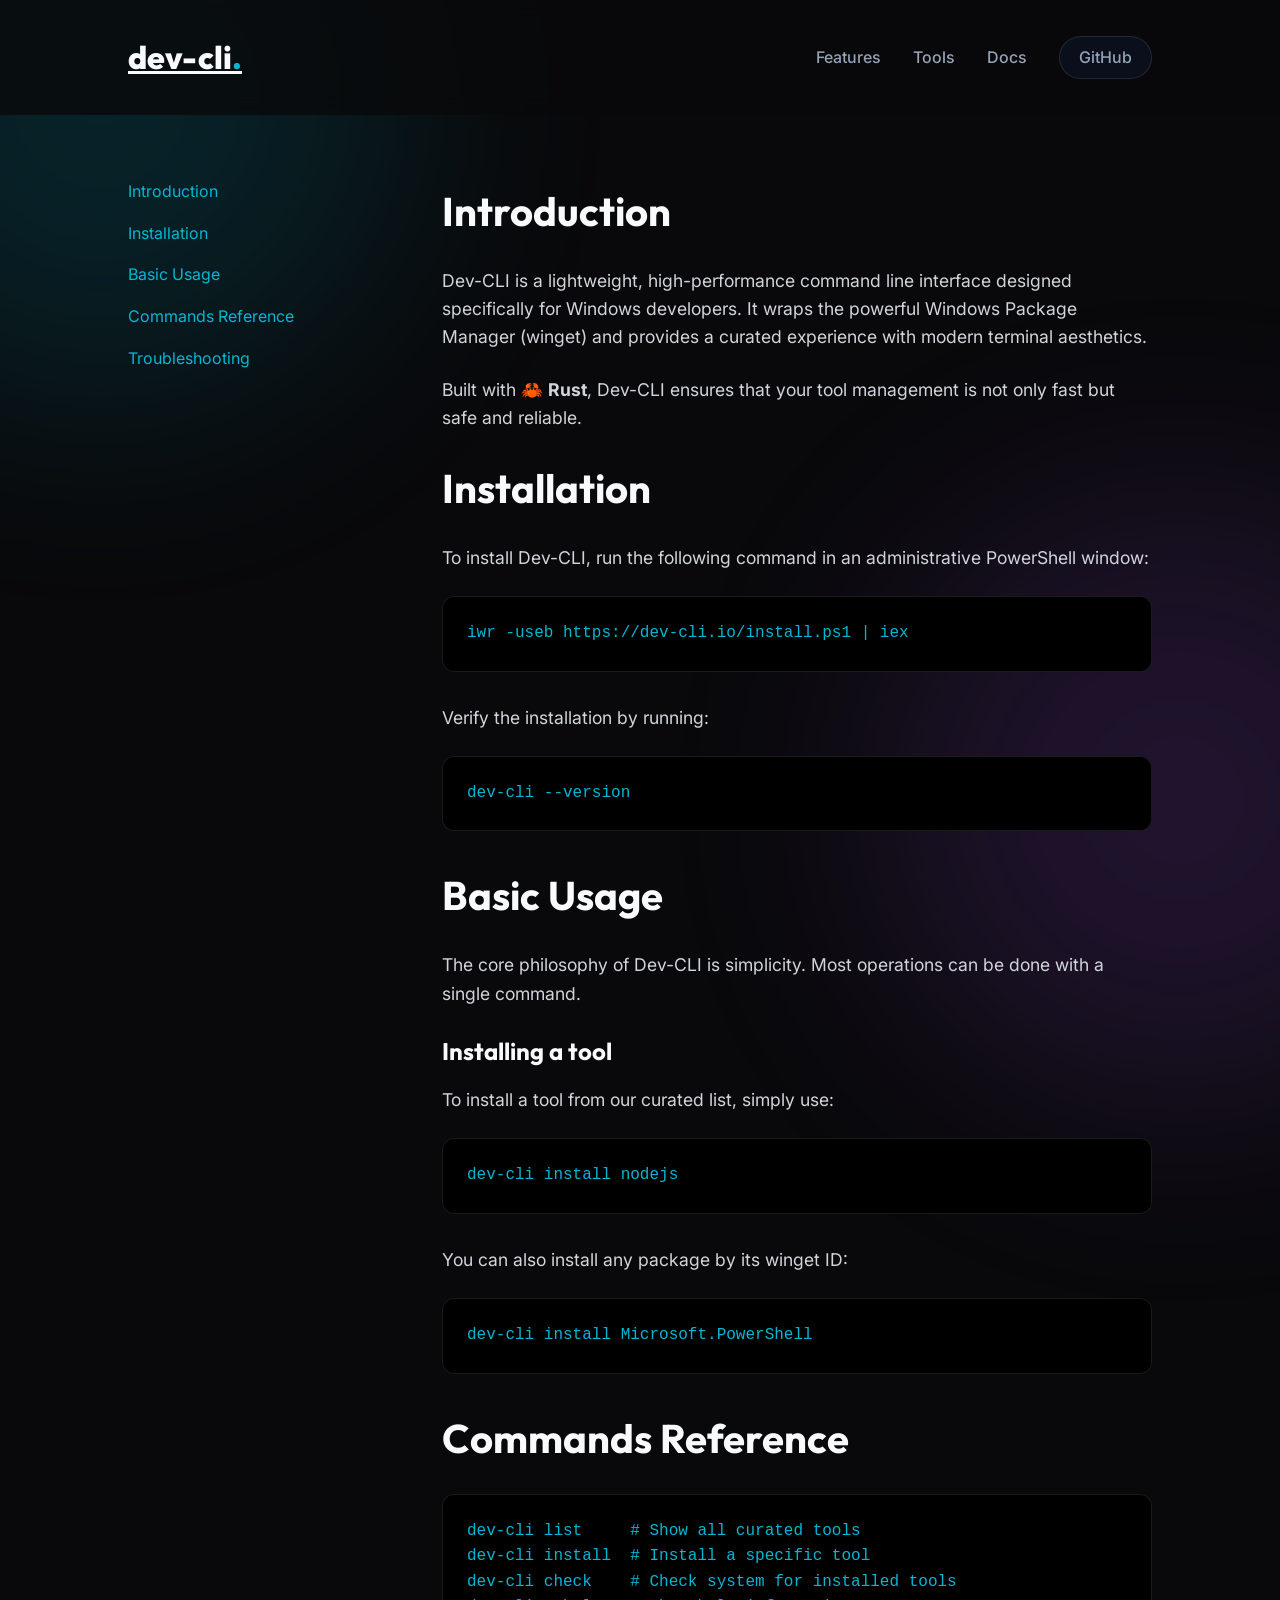
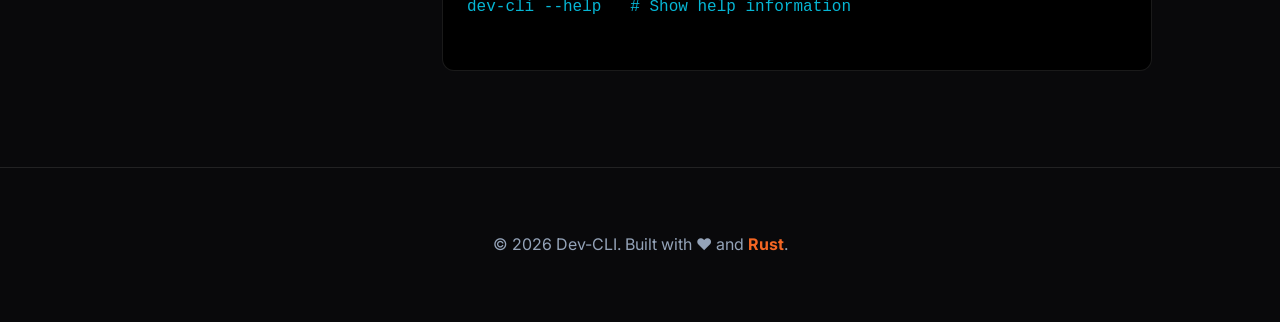
==== website/docs.html @ 36b483c2 "feat: introduce initial dev-cli Rust project and its documentation website." ====
<!DOCTYPE html>
<html lang="en">
<head>
    <meta charset="UTF-8">
    <meta name="viewport" content="width=device-width, initial-scale=1.0">
    <title>Documentation | Dev-CLI</title>
    <link rel="stylesheet" href="style.css">
    <link rel="preconnect" href="https://fonts.googleapis.com">
    <link rel="preconnect" href="https://fonts.gstatic.com" crossorigin>
    <link href="https://fonts.googleapis.com/css2?family=Outfit:wght@300;400;600;800&family=Inter:wght@400;500;700&display=swap" rel="stylesheet">
    <style>
        .docs-container {
            display: grid;
            grid-template-columns: 250px 1fr;
            gap: 4rem;
            padding: 4rem 10%;
            max-width: 1400px;
            margin: 0 auto;
        }
        .docs-sidebar {
            position: sticky;
            top: 100px;
            height: fit-content;
        }
        .docs-sidebar ul {
            list-style: none;
        }
        .docs-sidebar li {
            margin-bottom: 1rem;
        }
        .docs-sidebar a {
            color: var(--text-muted);
            text-decoration: none;
            font-size: 1rem;
            transition: 0.3s;
        }
        .docs-sidebar a:hover, .docs-sidebar a.active {
            color: var(--primary);
        }
        .docs-content h2 {
            font-size: 2.5rem;
            margin-bottom: 1.5rem;
            margin-top: 3rem;
        }
        .docs-content h2:first-child {
            margin-top: 0;
        }
        .docs-content p {
            font-size: 1.1rem;
            color: #d1d5db;
            margin-bottom: 1.5rem;
        }
        .code-block {
            background: #000;
            padding: 1.5rem;
            border-radius: 12px;
            border: 1px solid var(--border);
            margin-bottom: 2rem;
            position: relative;
        }
        .code-block pre {
            font-family: 'Consolas', monospace;
            color: var(--primary);
            overflow-x: auto;
        }
        .docs-content h3 {
            font-size: 1.5rem;
            margin-bottom: 1rem;
            color: var(--text);
        }
        @media (max-width: 768px) {
            .docs-container { grid-template-columns: 1fr; }
            .docs-sidebar { display: none; }
        }
    </style>
</head>
<body>
    <div class="background-blob blob-1"></div>
    <div class="background-blob blob-2"></div>
    
    <nav>
        <a href="index.html" class="logo">dev-cli<span>.</span></a>
        <div class="nav-links">
            <a href="index.html#features">Features</a>
            <a href="tools.html">Tools</a>
            <a href="docs.html" class="active">Docs</a>
            <a href="https://github.com" class="github-btn">GitHub</a>
        </div>
    </nav>

    <div class="docs-container">
        <aside class="docs-sidebar">
            <ul>
                <li><a href="#introduction" class="active">Introduction</a></li>
                <li><a href="#installation">Installation</a></li>
                <li><a href="#basic-usage">Basic Usage</a></li>
                <li><a href="#commands">Commands Reference</a></li>
                <li><a href="#troubleshooting">Troubleshooting</a></li>
            </ul>
        </aside>

        <main class="docs-content">
            <section id="introduction">
                <h2>Introduction</h2>
                <p>Dev-CLI is a lightweight, high-performance command line interface designed specifically for Windows developers. It wraps the powerful Windows Package Manager (winget) and provides a curated experience with modern terminal aesthetics.</p>
                <p>Built with 🦀 <strong>Rust</strong>, Dev-CLI ensures that your tool management is not only fast but safe and reliable.</p>
            </section>

            <section id="installation">
                <h2>Installation</h2>
                <p>To install Dev-CLI, run the following command in an administrative PowerShell window:</p>
                <div class="code-block">
                    <pre>iwr -useb https://dev-cli.io/install.ps1 | iex</pre>
                </div>
                <p>Verify the installation by running:</p>
                <div class="code-block">
                    <pre>dev-cli --version</pre>
                </div>
            </section>

            <section id="basic-usage">
                <h2>Basic Usage</h2>
                <p>The core philosophy of Dev-CLI is simplicity. Most operations can be done with a single command.</p>
                <h3>Installing a tool</h3>
                <p>To install a tool from our curated list, simply use:</p>
                <div class="code-block">
                    <pre>dev-cli install nodejs</pre>
                </div>
                <p>You can also install any package by its winget ID:</p>
                <div class="code-block">
                    <pre>dev-cli install Microsoft.PowerShell</pre>
                </div>
            </section>

            <section id="commands">
                <h2>Commands Reference</h2>
                <div class="code-block">
                    <pre>
dev-cli list     # Show all curated tools
dev-cli install  # Install a specific tool
dev-cli check    # Check system for installed tools
dev-cli --help   # Show help information
                    </pre>
                </div>
            </section>
        </main>
    </div>

    <footer>
        <p>&copy; 2026 Dev-CLI. Built with ❤️ and <span class="rust-color">Rust</span>.</p>
    </footer>

    <script>
        // Simple scrollspy for docs
        const links = document.querySelectorAll('.docs-sidebar a');
        const sections = document.querySelectorAll('section');

        window.addEventListener('scroll', () => {
            let current = '';
            sections.forEach(section => {
                const sectionTop = section.offsetTop;
                if (pageYOffset >= sectionTop - 150) {
                    current = section.getAttribute('id');
                }
            });

            links.forEach(link => {
                link.classList.remove('active');
                if (link.getAttribute('href').includes(current)) {
                    link.classList.add('active');
                }
            });
        });
    </script>
</body>
</html>
---- website/style.css ----
:root {
    --bg: #09090b;
    --primary: #06b6d4;
    --primary-glow: rgba(6, 182, 212, 0.4);
    --secondary: #a855f7;
    --text: #f8fafc;
    --text-muted: #94a3b8;
    --border: rgba(255, 255, 255, 0.1);
    --glass: rgba(15, 23, 42, 0.6);
}

* {
    margin: 0;
    padding: 0;
    box-sizing: border-box;
}

body {
    background-color: var(--bg);
    color: var(--text);
    font-family: 'Inter', sans-serif;
    line-height: 1.6;
    overflow-x: hidden;
}

h1, h2, h3, .logo {
    font-family: 'Outfit', sans-serif;
}

/* Background Blobs */
.background-blob {
    position: fixed;
    width: 600px;
    height: 600px;
    border-radius: 50%;
    filter: blur(120px);
    z-index: -1;
    opacity: 0.15;
}

.blob-1 {
    top: -200px;
    left: -200px;
    background: var(--primary);
    animation: floating 20s infinite alternate;
}

.blob-2 {
    bottom: -200px;
    right: -200px;
    background: var(--secondary);
    animation: floating 25s infinite alternate-reverse;
}

@keyframes floating {
    0% { transform: translate(0, 0); }
    100% { transform: translate(100px, 100px); }
}

nav {
    display: flex;
    justify-content: space-between;
    align-items: center;
    padding: 2rem 10%;
    position: sticky;
    top: 0;
    background: rgba(9, 9, 11, 0.8);
    backdrop-filter: blur(10px);
    z-index: 1000;
}

.logo {
    font-size: 2rem;
    font-weight: 800;
    color: var(--text);
}

.logo span {
    color: var(--primary);
}

.nav-links {
    display: flex;
    gap: 2rem;
    align-items: center;
}

.nav-links a {
    color: var(--text-muted);
    text-decoration: none;
    font-weight: 500;
    transition: 0.3s;
}

.nav-links a:hover {
    color: var(--text);
}

.github-btn {
    padding: 0.5rem 1.2rem;
    border: 1px solid var(--border);
    border-radius: 50px;
    background: var(--glass);
}

/* Hero Section */
.hero {
    display: grid;
    grid-template-columns: 1.2fr 1fr;
    gap: 4rem;
    padding: 6rem 10%;
    align-items: center;
    min-height: 90vh;
}

.badge {
    display: inline-block;
    padding: 0.4rem 1rem;
    background: rgba(6, 182, 212, 0.1);
    color: var(--primary);
    border: 1px solid rgba(6, 182, 212, 0.2);
    border-radius: 50px;
    font-size: 0.85rem;
    font-weight: 600;
    margin-bottom: 2rem;
}

h1 {
    font-size: 4.5rem;
    font-weight: 800;
    line-height: 1.1;
    margin-bottom: 1.5rem;
}

.gradient-text {
    background: linear-gradient(to right, var(--primary), var(--secondary));
    -webkit-background-clip: text;
    background-clip: text;
    -webkit-text-fill-color: transparent;
}

.hero p {
    font-size: 1.25rem;
    color: var(--text-muted);
    margin-bottom: 3rem;
    max-width: 600px;
}

.cta-group {
    display: flex;
    gap: 1.5rem;
}

.btn {
    padding: 1rem 2.5rem;
    border-radius: 12px;
    text-decoration: none;
    font-weight: 600;
    font-size: 1.1rem;
    transition: 0.4s;
    text-align: center;
}

.btn.primary {
    background: var(--primary);
    color: white;
    box-shadow: 0 10px 30px var(--primary-glow);
}

.btn.primary:hover {
    transform: translateY(-5px);
    box-shadow: 0 15px 40px var(--primary-glow);
}

.btn.secondary {
    background: var(--glass);
    color: var(--text);
    border: 1px solid var(--border);
}

.btn.secondary:hover {
    background: rgba(255, 255, 255, 0.05);
}

/* Terminal Mockup */
.terminal-container {
    background: #1e1e1e;
    border-radius: 12px;
    overflow: hidden;
    box-shadow: 0 30px 60px rgba(0, 0, 0, 0.5);
    border: 1px solid var(--border);
}

.terminal-header {
    background: #323233;
    padding: 0.8rem 1rem;
    display: flex;
    align-items: center;
}

.dot {
    width: 12px;
    height: 12px;
    border-radius: 50%;
    margin-right: 8px;
}

.dot.red { background: #ff5f56; }
.dot.yellow { background: #ffbd2e; }
.dot.green { background: #27c93f; }

.terminal-title {
    margin-left: 1rem;
    font-size: 0.8rem;
    color: #94a3b8;
}

.terminal-body {
    padding: 1.5rem;
    font-family: 'Consolas', 'Monaco', monospace;
    font-size: 0.95rem;
    color: #d1d5db;
    min-height: 250px;
}

.prompt { color: #27c93f; font-weight: bold; }
.command { color: #f8fafc; }
.status { color: #06b6d4; margin-top: 1rem; }
.progress { color: #94a3b8; }
.success { color: #27c93f; margin-top: 1rem; }

.cursor {
    animation: blink 1s step-end infinite;
}

@keyframes blink {
    50% { opacity: 0; }
}

/* Features */
.features {
    display: grid;
    grid-template-columns: repeat(3, 1fr);
    gap: 2rem;
    padding: 8rem 10%;
}

.feature-card {
    background: var(--glass);
    padding: 3rem 2rem;
    border-radius: 24px;
    border: 1px solid var(--border);
    transition: 0.4s;
    text-align: center;
}

.feature-card:hover {
    transform: translateY(-10px);
    background: rgba(255, 255, 255, 0.03);
    border-color: var(--primary);
}

.feature-card .icon {
    font-size: 3rem;
    margin-bottom: 1.5rem;
}

.feature-card h3 {
    font-size: 1.5rem;
    margin-bottom: 1rem;
}

.feature-card p {
    color: var(--text-muted);
}

/* Install Box */
.install-section {
    padding: 8rem 10%;
    text-align: center;
}

.install-box {
    background: linear-gradient(135deg, rgba(6, 182, 212, 0.1), rgba(168, 85, 247, 0.1));
    padding: 5rem;
    border-radius: 40px;
    border: 1px solid var(--border);
}

.install-box h2 {
    font-size: 3rem;
    margin-bottom: 1rem;
}

.install-box p {
    font-size: 1.2rem;
    color: var(--text-muted);
    margin-bottom: 3rem;
}

.copy-box {
    background: #000;
    padding: 1rem 2rem;
    border-radius: 12px;
    display: flex;
    justify-content: space-between;
    align-items: center;
    max-width: 600px;
    margin: 0 auto;
    border: 1px solid var(--border);
}

.copy-box code {
    color: var(--primary);
    font-family: monospace;
    font-size: 1rem;
}

.copy-btn {
    background: var(--primary);
    color: white;
    border: none;
    padding: 0.5rem 1rem;
    border-radius: 8px;
    cursor: pointer;
    font-weight: bold;
}

footer {
    padding: 4rem 10%;
    text-align: center;
    border-top: 1px solid var(--border);
    color: var(--text-muted);
}

.rust-color { color: #f46623; font-weight: bold; }

@media (max-width: 1024px) {
    .hero {
        grid-template-columns: 1fr;
        padding-top: 2rem;
        text-align: center;
    }
    .hero p, .cta-group { margin-left: auto; margin-right: auto; justify-content: center; }
    h1 { font-size: 3.5rem; }
    .features { grid-template-columns: 1fr; }
}
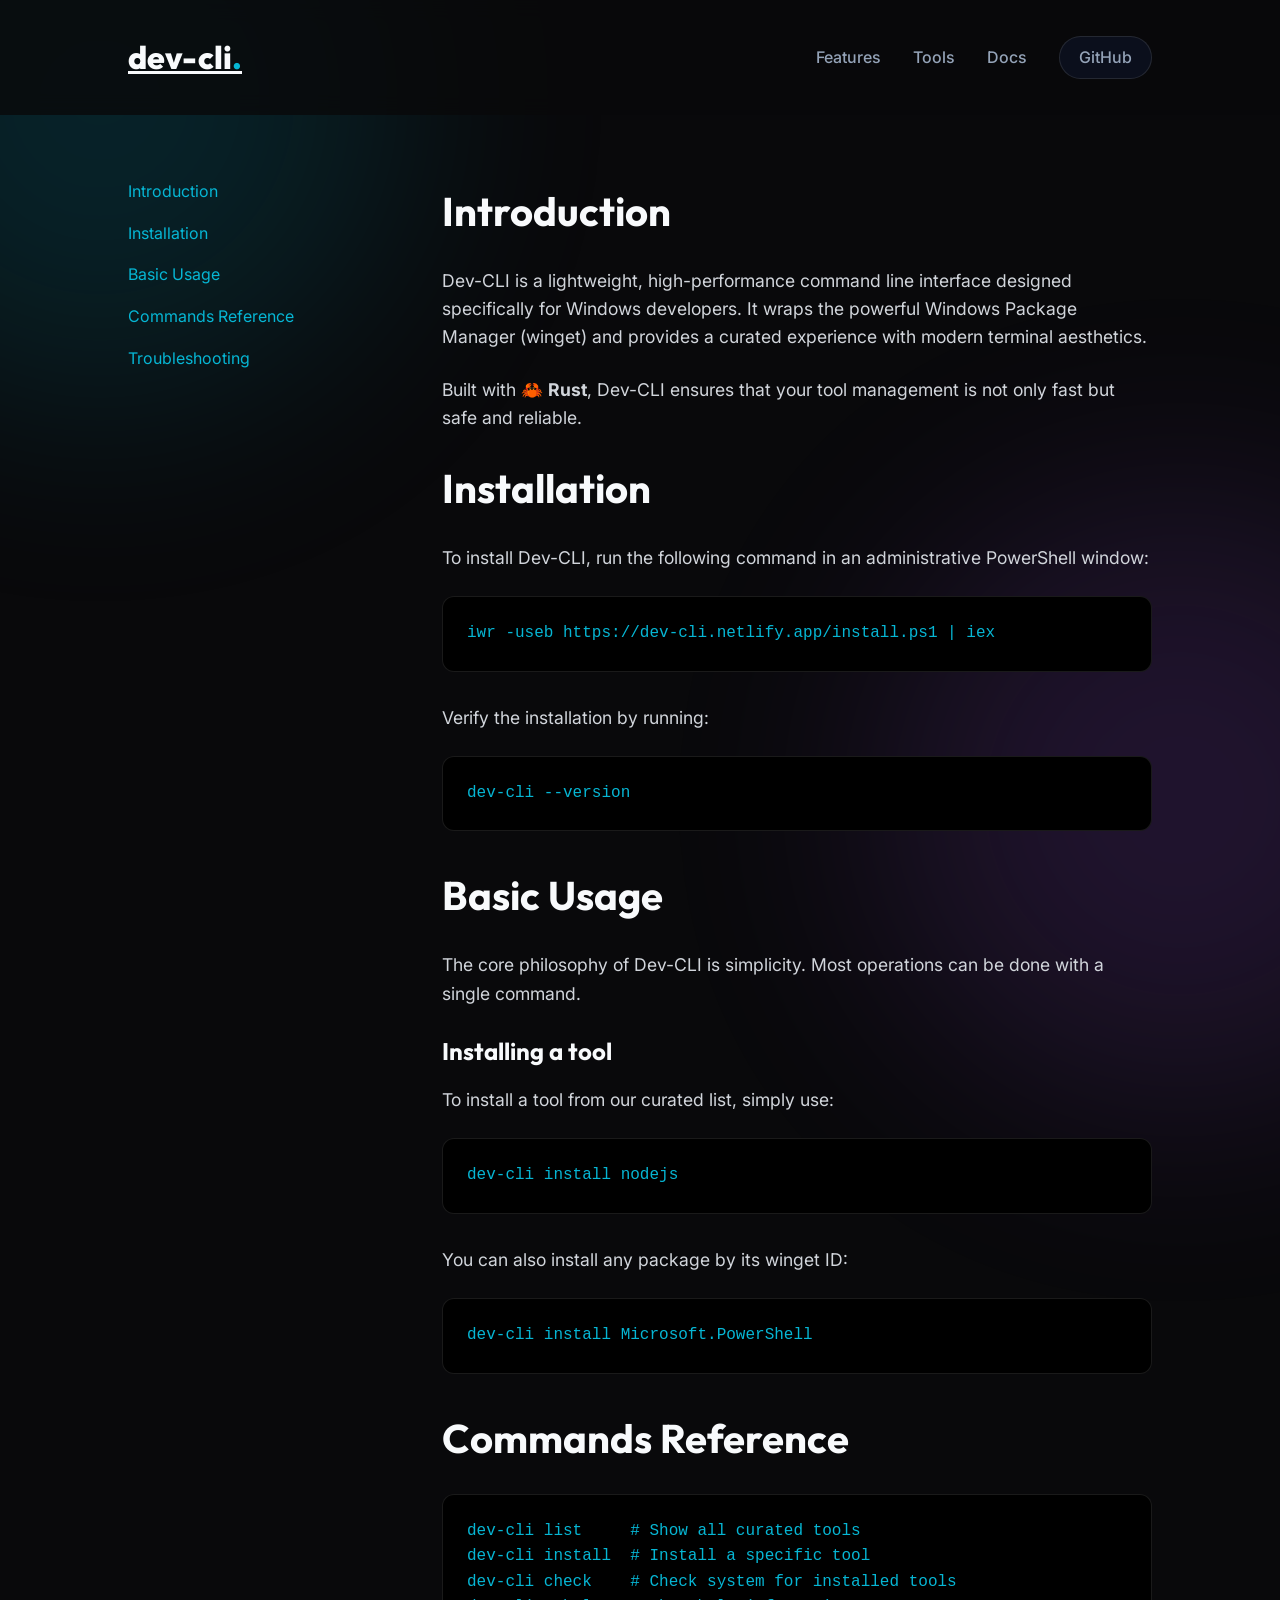
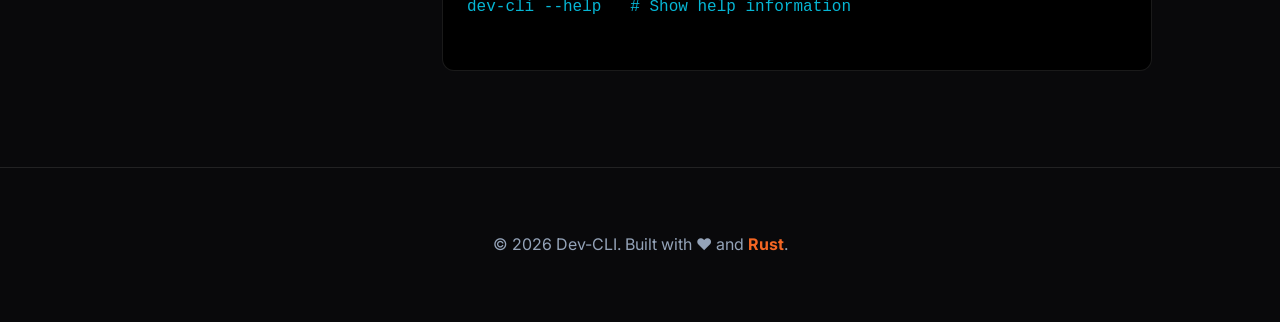
==== commit 411bf1e9: "feat: Add initial website with homepage, documentation, and tools pages." ====
--- a/website/docs.html
+++ b/website/docs.html
@@ -84,7 +84,7 @@
             <a href="index.html#features">Features</a>
             <a href="tools.html">Tools</a>
             <a href="docs.html" class="active">Docs</a>
-            <a href="https://github.com" class="github-btn">GitHub</a>
+            <a href="https://github.com/drjoeycadieux/dev-cli" class="github-btn">GitHub</a>
         </div>
     </nav>
 
@@ -110,7 +110,7 @@
                 <h2>Installation</h2>
                 <p>To install Dev-CLI, run the following command in an administrative PowerShell window:</p>
                 <div class="code-block">
-                    <pre>iwr -useb https://dev-cli.io/install.ps1 | iex</pre>
+                    <pre>iwr -useb https://dev-cli.netlify.app/install.ps1 | iex</pre>
                 </div>
                 <p>Verify the installation by running:</p>
                 <div class="code-block">
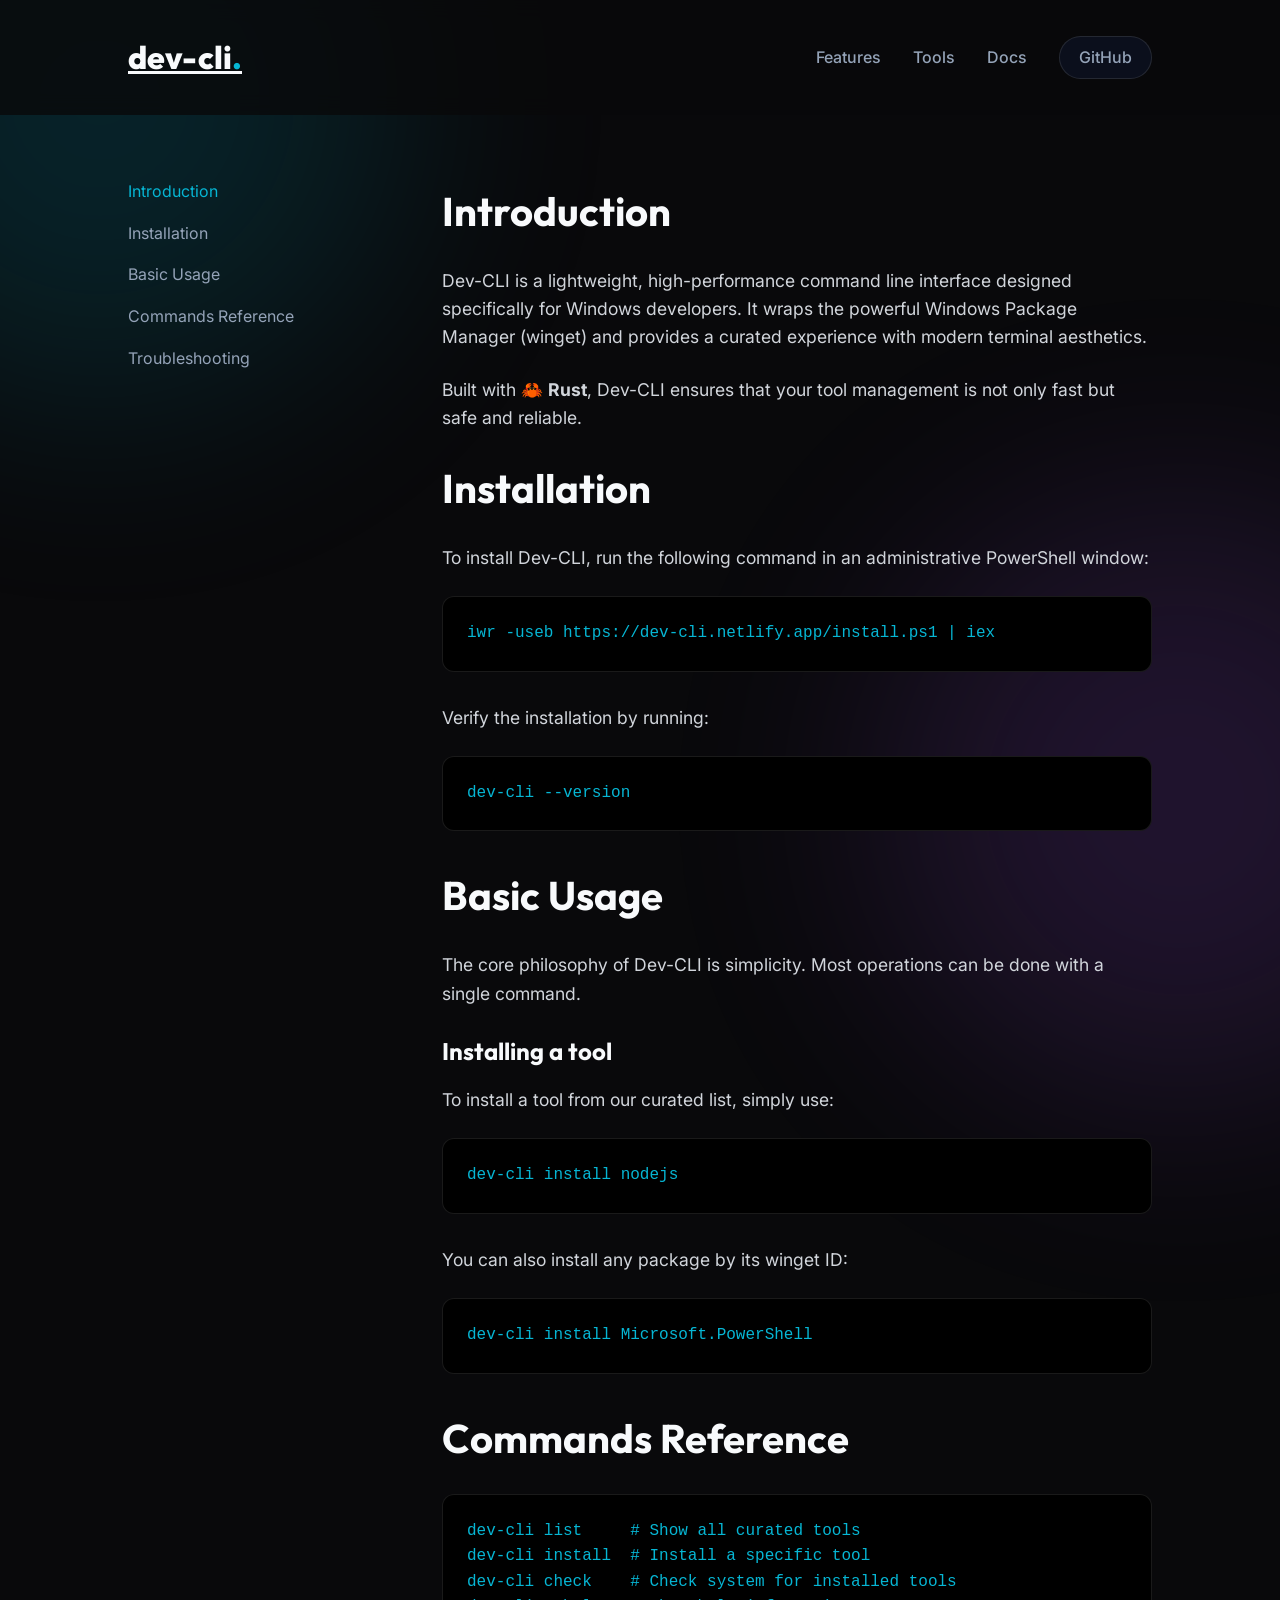
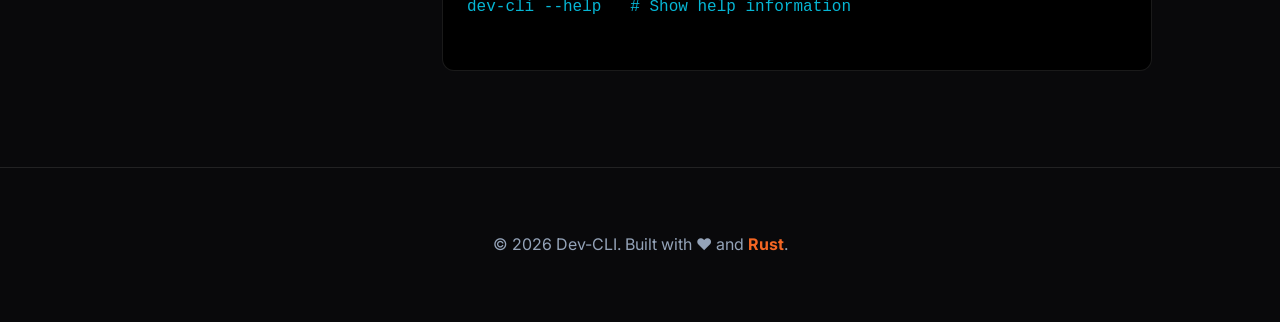
==== commit bc8dbcf7: "feat: Add initial dev-cli website with home, tools, and documentation pages." ====
--- a/website/docs.html
+++ b/website/docs.html
@@ -68,10 +68,6 @@
             margin-bottom: 1rem;
             color: var(--text);
         }
-        @media (max-width: 768px) {
-            .docs-container { grid-template-columns: 1fr; }
-            .docs-sidebar { display: none; }
-        }
     </style>
 </head>
 <body>
@@ -86,6 +82,9 @@
             <a href="docs.html" class="active">Docs</a>
             <a href="https://github.com/drjoeycadieux/dev-cli" class="github-btn">GitHub</a>
         </div>
+        <button class="mobile-menu-btn" aria-label="Toggle menu">
+            <div class="hamburger"></div>
+        </button>
     </nav>
 
     <div class="docs-container">
@@ -150,27 +149,6 @@
         <p>&copy; 2026 Dev-CLI. Built with ❤️ and <span class="rust-color">Rust</span>.</p>
     </footer>
 
-    <script>
-        // Simple scrollspy for docs
-        const links = document.querySelectorAll('.docs-sidebar a');
-        const sections = document.querySelectorAll('section');
-
-        window.addEventListener('scroll', () => {
-            let current = '';
-            sections.forEach(section => {
-                const sectionTop = section.offsetTop;
-                if (pageYOffset >= sectionTop - 150) {
-                    current = section.getAttribute('id');
-                }
-            });
-
-            links.forEach(link => {
-                link.classList.remove('active');
-                if (link.getAttribute('href').includes(current)) {
-                    link.classList.add('active');
-                }
-            });
-        });
-    </script>
+    <script src="script.js"></script>
 </body>
 </html>
--- a/website/style.css
+++ b/website/style.css
@@ -338,10 +338,106 @@
 @media (max-width: 1024px) {
     .hero {
         grid-template-columns: 1fr;
-        padding-top: 2rem;
+        padding: 4rem 5%;
         text-align: center;
+        gap: 2rem;
     }
-    .hero p, .cta-group { margin-left: auto; margin-right: auto; justify-content: center; }
-    h1 { font-size: 3.5rem; }
-    .features { grid-template-columns: 1fr; }
-}
+    .hero-content { order: 1; }
+    .terminal-container {
+        order: 2;
+        width: 100%;
+        max-width: 500px;
+        margin: 0 auto;
+    }
+    h1 { font-size: 3rem; }
+    .features { grid-template-columns: 1fr; padding: 4rem 5%; }
+}
+
+@media (max-width: 768px) {
+    nav { padding: 1rem 5%; }
+    .nav-links { display: none; }
+    .mobile-menu-btn { display: block; }
+    
+    .nav-links.active {
+        display: flex;
+        flex-direction: column;
+        position: absolute;
+        top: 100%;
+        left: 0;
+        right: 0;
+        background: var(--bg);
+        padding: 2rem;
+        border-bottom: 1px solid var(--border);
+        gap: 1.5rem;
+        backdrop-filter: blur(20px);
+    }
+
+    .logo { white-space: nowrap; }
+    h1 { font-size: 2.5rem; }
+    .hero p { font-size: 1.1rem; }
+    .cta-group { flex-direction: column; }
+    .btn { width: 100%; }
+    
+    .docs-container {
+        grid-template-columns: 1fr;
+        padding: 2rem 5%;
+        gap: 2rem;
+    }
+    .docs-sidebar {
+        position: static;
+        width: 100%;
+        overflow-x: auto;
+        padding-bottom: 1rem;
+        border-bottom: 1px solid var(--border);
+        margin-bottom: 2rem;
+    }
+    .docs-sidebar ul { display: flex; gap: 1.5rem; white-space: nowrap; }
+    .docs-sidebar li { margin-bottom: 0; }
+
+    .install-box { padding: 3rem 1.5rem; }
+    .copy-box { flex-direction: column; gap: 1rem; }
+    .copy-box code { font-size: 0.8rem; word-break: break-all; }
+}
+
+/* Hamburger Icon Styles */
+.mobile-menu-btn {
+    display: none;
+    background: none;
+    border: none;
+    padding: 10px;
+    cursor: pointer;
+    z-index: 1001;
+    width: 44px; /* Minimum touch target */
+    height: 44px;
+    align-items: center;
+    justify-content: center;
+}
+
+.hamburger {
+    width: 24px;
+    height: 2px;
+    background: var(--text);
+    position: relative;
+    transition: 0.3s;
+}
+
+.hamburger::before, .hamburger::after {
+    content: '';
+    position: absolute;
+    width: 24px;
+    height: 2px;
+    background: var(--text);
+    left: 0;
+    transition: 0.3s;
+}
+
+.hamburger::before { top: -8px; }
+.hamburger::after { bottom: -8px; }
+
+.mobile-menu-btn.active .hamburger { background: transparent; }
+.mobile-menu-btn.active .hamburger::before { transform: rotate(45deg); top: 0; }
+.mobile-menu-btn.active .hamburger::after { transform: rotate(-45deg); bottom: 0; }
+
+@media (max-width: 768px) {
+    .mobile-menu-btn { display: flex; }
+}
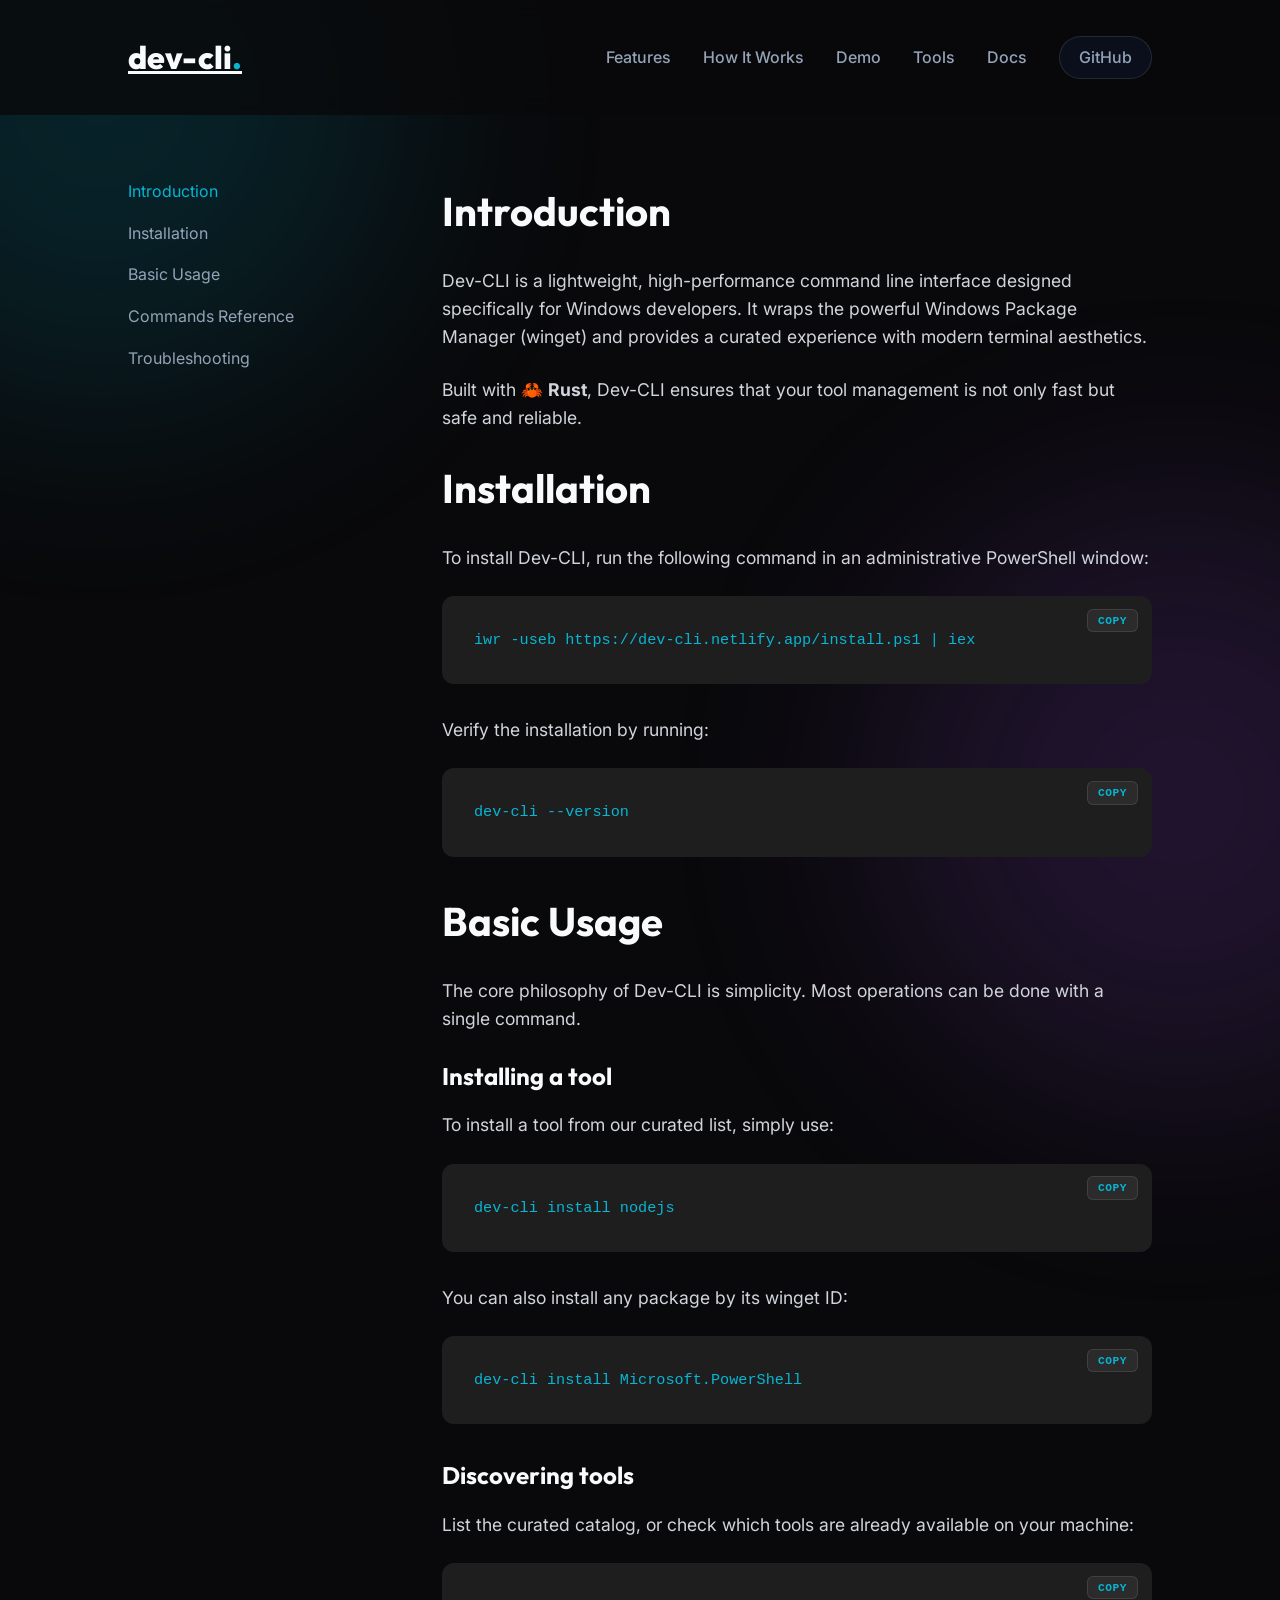
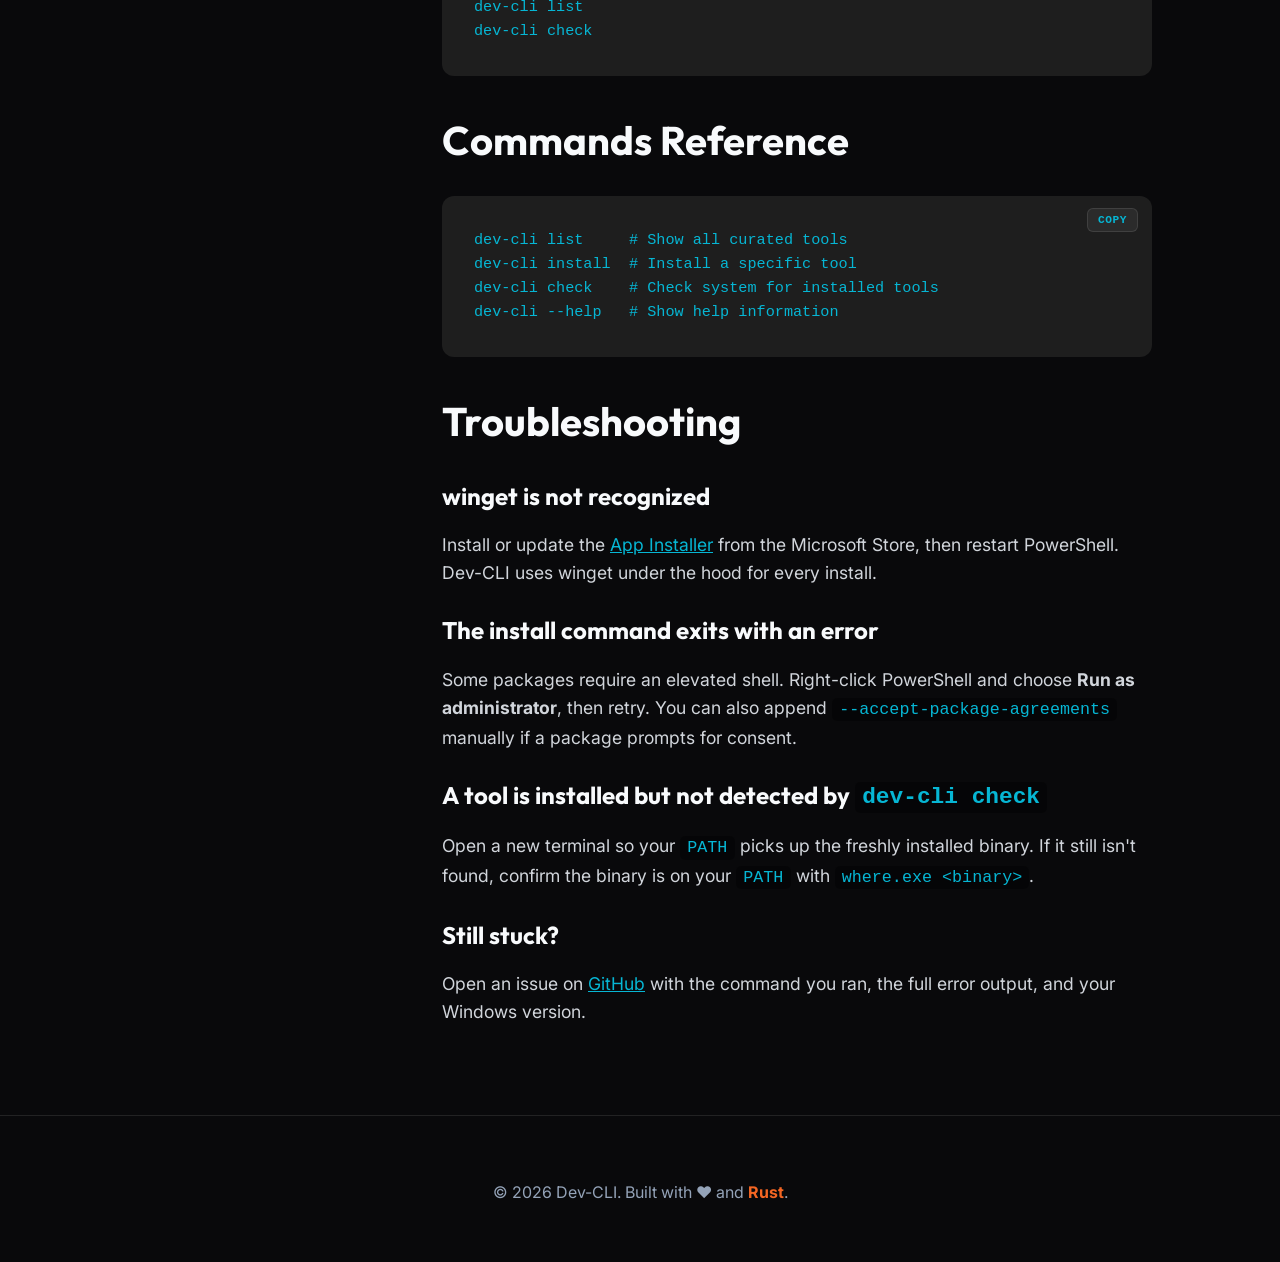
==== commit 8d0eb6fb: "Add sitemap, enhance styles, and implement tools catalog - Created a new sitemap.xml for better SEO." ====
--- a/website/docs.html
+++ b/website/docs.html
@@ -4,91 +4,41 @@
     <meta charset="UTF-8">
     <meta name="viewport" content="width=device-width, initial-scale=1.0">
     <title>Documentation | Dev-CLI</title>
+    <meta name="description" content="Install Dev-CLI and learn how to list, install and check developer tools on Windows with one command.">
+    <meta name="theme-color" content="#09090b">
+    <meta property="og:type" content="website">
+    <meta property="og:title" content="Documentation | Dev-CLI">
+    <meta property="og:description" content="Everything you need to install and use Dev-CLI on Windows.">
+    <meta property="og:url" content="https://dev-cli.netlify.app/docs.html">
+    <link rel="icon" href="data:image/svg+xml,%3Csvg xmlns='http://www.w3.org/2000/svg' viewBox='0 0 64 64'%3E%3Crect width='64' height='64' rx='14' fill='%2309090b'/%3E%3Ctext x='14' y='45' font-family='monospace' font-size='38' fill='%2306b6d4'%3E%26gt;_%3C/text%3E%3C/svg%3E">
     <link rel="stylesheet" href="style.css">
     <link rel="preconnect" href="https://fonts.googleapis.com">
     <link rel="preconnect" href="https://fonts.gstatic.com" crossorigin>
     <link href="https://fonts.googleapis.com/css2?family=Outfit:wght@300;400;600;800&family=Inter:wght@400;500;700&display=swap" rel="stylesheet">
-    <style>
-        .docs-container {
-            display: grid;
-            grid-template-columns: 250px 1fr;
-            gap: 4rem;
-            padding: 4rem 10%;
-            max-width: 1400px;
-            margin: 0 auto;
-        }
-        .docs-sidebar {
-            position: sticky;
-            top: 100px;
-            height: fit-content;
-        }
-        .docs-sidebar ul {
-            list-style: none;
-        }
-        .docs-sidebar li {
-            margin-bottom: 1rem;
-        }
-        .docs-sidebar a {
-            color: var(--text-muted);
-            text-decoration: none;
-            font-size: 1rem;
-            transition: 0.3s;
-        }
-        .docs-sidebar a:hover, .docs-sidebar a.active {
-            color: var(--primary);
-        }
-        .docs-content h2 {
-            font-size: 2.5rem;
-            margin-bottom: 1.5rem;
-            margin-top: 3rem;
-        }
-        .docs-content h2:first-child {
-            margin-top: 0;
-        }
-        .docs-content p {
-            font-size: 1.1rem;
-            color: #d1d5db;
-            margin-bottom: 1.5rem;
-        }
-        .code-block {
-            background: #000;
-            padding: 1.5rem;
-            border-radius: 12px;
-            border: 1px solid var(--border);
-            margin-bottom: 2rem;
-            position: relative;
-        }
-        .code-block pre {
-            font-family: 'Consolas', monospace;
-            color: var(--primary);
-            overflow-x: auto;
-        }
-        .docs-content h3 {
-            font-size: 1.5rem;
-            margin-bottom: 1rem;
-            color: var(--text);
-        }
-    </style>
 </head>
 <body>
     <div class="background-blob blob-1"></div>
     <div class="background-blob blob-2"></div>
-    
+
+    <a href="#main" class="skip-link">Skip to content</a>
+
     <nav>
         <a href="index.html" class="logo">dev-cli<span>.</span></a>
-        <div class="nav-links">
+        <div class="nav-links" id="nav-links">
             <a href="index.html#features">Features</a>
+            <a href="index.html#how-it-works">How It Works</a>
+            <a href="index.html#demo">Demo</a>
             <a href="tools.html">Tools</a>
-            <a href="docs.html" class="active">Docs</a>
+            <a href="docs.html" class="active" aria-current="page">Docs</a>
             <a href="https://github.com/drjoeycadieux/dev-cli" class="github-btn">GitHub</a>
         </div>
-        <button class="mobile-menu-btn" aria-label="Toggle menu">
-            <div class="hamburger"></div>
+        <button type="button" class="mobile-menu-btn" aria-label="Toggle menu" aria-expanded="false" aria-controls="nav-links">
+            <span class="hamburger" aria-hidden="true"></span>
         </button>
     </nav>
 
-    <div class="docs-container">
-        <aside class="docs-sidebar">
+    <div class="docs-container" id="main">
+        <aside class="docs-sidebar" aria-label="Documentation sections">
             <ul>
                 <li><a href="#introduction" class="active">Introduction</a></li>
                 <li><a href="#installation">Installation</a></li>
@@ -109,10 +59,12 @@
                 <h2>Installation</h2>
                 <p>To install Dev-CLI, run the following command in an administrative PowerShell window:</p>
                 <div class="code-block">
+                    <button type="button" class="copy-mini" data-copy="iwr -useb https://dev-cli.netlify.app/install.ps1 | iex">COPY</button>
                     <pre>iwr -useb https://dev-cli.netlify.app/install.ps1 | iex</pre>
                 </div>
                 <p>Verify the installation by running:</p>
                 <div class="code-block">
+                    <button type="button" class="copy-mini" data-copy="dev-cli --version">COPY</button>
                     <pre>dev-cli --version</pre>
                 </div>
             </section>
@@ -120,35 +72,64 @@
             <section id="basic-usage">
                 <h2>Basic Usage</h2>
                 <p>The core philosophy of Dev-CLI is simplicity. Most operations can be done with a single command.</p>
+
                 <h3>Installing a tool</h3>
                 <p>To install a tool from our curated list, simply use:</p>
                 <div class="code-block">
+                    <button type="button" class="copy-mini" data-copy="dev-cli install nodejs">COPY</button>
                     <pre>dev-cli install nodejs</pre>
                 </div>
                 <p>You can also install any package by its winget ID:</p>
                 <div class="code-block">
+                    <button type="button" class="copy-mini" data-copy="dev-cli install Microsoft.PowerShell">COPY</button>
                     <pre>dev-cli install Microsoft.PowerShell</pre>
+                </div>
+
+                <h3>Discovering tools</h3>
+                <p>List the curated catalog, or check which tools are already available on your machine:</p>
+                <div class="code-block">
+                    <button type="button" class="copy-mini" data-copy="dev-cli list">COPY</button>
+                    <pre>dev-cli list
+dev-cli check</pre>
                 </div>
             </section>
 
             <section id="commands">
                 <h2>Commands Reference</h2>
                 <div class="code-block">
-                    <pre>
-dev-cli list     # Show all curated tools
+                    <button type="button" class="copy-mini" data-copy="dev-cli list     # Show all curated tools
 dev-cli install  # Install a specific tool
 dev-cli check    # Check system for installed tools
-dev-cli --help   # Show help information
-                    </pre>
+dev-cli --help   # Show help information">COPY</button>
+                    <pre>dev-cli list     # Show all curated tools
+dev-cli install  # Install a specific tool
+dev-cli check    # Check system for installed tools
+dev-cli --help   # Show help information</pre>
                 </div>
+            </section>
+
+            <section id="troubleshooting">
+                <h2>Troubleshooting</h2>
+                <h3>winget is not recognized</h3>
+                <p>Install or update the <a href="https://apps.microsoft.com/detail/9nblggh4nns1" target="_blank" rel="noopener">App Installer</a> from the Microsoft Store, then restart PowerShell. Dev-CLI uses winget under the hood for every install.</p>
+
+                <h3>The install command exits with an error</h3>
+                <p>Some packages require an elevated shell. Right-click PowerShell and choose <strong>Run as administrator</strong>, then retry. You can also append <code>--accept-package-agreements</code> manually if a package prompts for consent.</p>
+
+                <h3>A tool is installed but not detected by <code>dev-cli check</code></h3>
+                <p>Open a new terminal so your <code>PATH</code> picks up the freshly installed binary. If it still isn't found, confirm the binary is on your <code>PATH</code> with <code>where.exe &lt;binary&gt;</code>.</p>
+
+                <h3>Still stuck?</h3>
+                <p>Open an issue on <a href="https://github.com/drjoeycadieux/dev-cli/issues" target="_blank" rel="noopener">GitHub</a> with the command you ran, the full error output, and your Windows version.</p>
             </section>
         </main>
     </div>
 
     <footer>
-        <p>&copy; 2026 Dev-CLI. Built with ❤️ and <span class="rust-color">Rust</span>.</p>
+        <p>&copy; <span class="footer-year">2026</span> Dev-CLI. Built with ❤️ and <span class="rust-color">Rust</span>.</p>
     </footer>
 
-    <script src="script.js"></script>
+    <script src="tools-data.js" defer></script>
+    <script src="script.js" defer></script>
 </body>
 </html>
--- a/website/style.css
+++ b/website/style.css
@@ -15,6 +15,10 @@
     box-sizing: border-box;
 }
 
+html {
+    scroll-padding-top: 110px;
+}
+
 body {
     background-color: var(--bg);
     color: var(--text);
@@ -25,6 +29,50 @@
 
 h1, h2, h3, .logo {
     font-family: 'Outfit', sans-serif;
+}
+
+/* Utilities & accessibility */
+.visually-hidden {
+    position: absolute;
+    width: 1px;
+    height: 1px;
+    padding: 0;
+    margin: -1px;
+    overflow: hidden;
+    clip: rect(0, 0, 0, 0);
+    white-space: nowrap;
+    border: 0;
+}
+
+.skip-link {
+    position: absolute;
+    top: -100px;
+    left: 1rem;
+    z-index: 2000;
+    background: var(--primary);
+    color: #fff;
+    padding: 0.75rem 1.25rem;
+    border-radius: 10px;
+    text-decoration: none;
+    font-weight: 600;
+    transition: top 0.2s ease;
+}
+
+.skip-link:focus {
+    top: 1rem;
+}
+
+:focus-visible {
+    outline: 2px solid var(--primary);
+    outline-offset: 3px;
+}
+
+section[id], header[id], div[id="main"] {
+    scroll-margin-top: 110px;
+}
+
+code {
+    font-family: 'Consolas', 'Monaco', monospace;
 }
 
 /* Background Blobs */
@@ -57,6 +105,27 @@
     100% { transform: translate(100px, 100px); }
 }
 
+/* Announcement Banner */
+.announcement-banner {
+    background: linear-gradient(135deg, #ff9500, #ff7300);
+    border-bottom: 3px solid #ff6b00;
+    padding: 0.85rem 1rem;
+    text-align: center;
+    position: relative;
+    z-index: 1001;
+    display: flex;
+    align-items: center;
+    justify-content: center;
+    gap: 1rem;
+}
+
+.announcement-banner p {
+    margin: 0;
+    color: #1a1206;
+    font-weight: 600;
+    font-size: 0.95rem;
+}
+
 nav {
     display: flex;
     justify-content: space-between;
@@ -272,6 +341,182 @@
 
 .feature-card p {
     color: var(--text-muted);
+}
+
+/* How It Works Section */
+.how-it-works {
+    padding: 8rem 10%;
+    background: rgba(6, 182, 212, 0.05);
+    border-top: 1px solid var(--border);
+    border-bottom: 1px solid var(--border);
+}
+
+.how-it-works h2 {
+    font-size: 3rem;
+    text-align: center;
+    margin-bottom: 1rem;
+}
+
+.section-subtitle {
+    text-align: center;
+    color: var(--text-muted);
+    font-size: 1.2rem;
+    margin-bottom: 4rem;
+}
+
+.steps-container {
+    display: flex;
+    justify-content: center;
+    align-items: center;
+    gap: 2rem;
+    margin-bottom: 6rem;
+    flex-wrap: wrap;
+}
+
+.step {
+    background: var(--glass);
+    padding: 2rem;
+    border-radius: 16px;
+    border: 1px solid var(--border);
+    text-align: center;
+    flex: 1;
+    min-width: 200px;
+    max-width: 280px;
+    transition: 0.3s;
+}
+
+.step:hover {
+    transform: translateY(-5px);
+    border-color: var(--primary);
+    background: rgba(6, 182, 212, 0.1);
+}
+
+.step-number {
+    display: inline-flex;
+    align-items: center;
+    justify-content: center;
+    width: 50px;
+    height: 50px;
+    background: linear-gradient(135deg, var(--primary), var(--secondary));
+    border-radius: 50%;
+    font-size: 1.5rem;
+    font-weight: 800;
+    margin-bottom: 1.5rem;
+}
+
+.step h3 {
+    font-size: 1.3rem;
+    margin-bottom: 1rem;
+}
+
+.step p {
+    color: var(--text-muted);
+    line-height: 1.6;
+}
+
+.step code {
+    background: rgba(0, 0, 0, 0.3);
+    color: var(--primary);
+    padding: 0.3rem 0.6rem;
+    border-radius: 4px;
+    font-family: monospace;
+}
+
+.step-arrow {
+    font-size: 2rem;
+    color: var(--primary);
+    flex-shrink: 0;
+}
+
+.workflow-example {
+    background: var(--glass);
+    padding: 3rem;
+    border-radius: 16px;
+    border: 1px solid var(--border);
+    margin-bottom: 4rem;
+}
+
+.workflow-example h3 {
+    font-size: 1.5rem;
+    margin-bottom: 2rem;
+}
+
+.code-block {
+    background: #1e1e1e;
+    padding: 2rem;
+    border-radius: 12px;
+    font-family: 'Consolas', 'Monaco', monospace;
+    font-size: 0.95rem;
+    overflow-x: auto;
+}
+
+.code-line {
+    margin: 0.5rem 0;
+    color: #d1d5db;
+}
+
+.code-line .prompt {
+    color: #27c93f;
+    font-weight: bold;
+}
+
+.code-line .command {
+    color: #f8fafc;
+    margin-left: 0.5rem;
+}
+
+.code-line.status {
+    color: #06b6d4;
+}
+
+.code-line.success {
+    color: #27c93f;
+}
+
+.features-workflow {
+    margin-top: 4rem;
+}
+
+.features-workflow h3 {
+    font-size: 1.8rem;
+    text-align: center;
+    margin-bottom: 3rem;
+}
+
+.workflow-features {
+    display: grid;
+    grid-template-columns: repeat(auto-fit, minmax(200px, 1fr));
+    gap: 2rem;
+}
+
+.workflow-feature {
+    background: var(--glass);
+    padding: 2rem;
+    border-radius: 12px;
+    border: 1px solid var(--border);
+    text-align: center;
+    transition: 0.3s;
+}
+
+.workflow-feature:hover {
+    transform: translateY(-5px);
+    border-color: var(--primary);
+}
+
+.workflow-icon {
+    font-size: 2.5rem;
+    display: block;
+    margin-bottom: 1rem;
+}
+
+.workflow-feature h4 {
+    font-size: 1.2rem;
+    margin-bottom: 0.5rem;
+}
+
+.workflow-feature p {
+    color: var(--text-muted);
+    font-size: 0.95rem;
 }
 
 /* Install Box */
@@ -334,6 +579,518 @@
 }
 
 .rust-color { color: #f46623; font-weight: bold; }
+
+/* ------------------------------------------------------------------ */
+/* Page header (Tools)                                                  */
+/* ------------------------------------------------------------------ */
+.page-header {
+    text-align: center;
+    padding: 5rem 10% 1rem;
+}
+
+.page-header h1 {
+    font-size: 3.5rem;
+    margin-bottom: 1rem;
+}
+
+.page-header p {
+    color: var(--text-muted);
+    font-size: 1.2rem;
+}
+
+/* ------------------------------------------------------------------ */
+/* Tools page: toolbar, chips, cards                                    */
+/* ------------------------------------------------------------------ */
+.tools-section {
+    padding: 2rem 10% 6rem;
+    max-width: 1500px;
+    margin: 0 auto;
+}
+
+.tools-toolbar {
+    display: flex;
+    align-items: center;
+    justify-content: space-between;
+    gap: 1.5rem;
+    flex-wrap: wrap;
+    margin-bottom: 1.5rem;
+}
+
+.search-field {
+    position: relative;
+    display: flex;
+    align-items: center;
+    flex: 1;
+    min-width: 260px;
+    max-width: 560px;
+}
+
+.search-field .search-icon {
+    position: absolute;
+    left: 1.1rem;
+    font-size: 1.3rem;
+    color: var(--text-muted);
+    pointer-events: none;
+}
+
+.search-field input {
+    width: 100%;
+    padding: 0.95rem 3.2rem 0.95rem 3rem;
+    border-radius: 12px;
+    border: 1px solid var(--border);
+    background: var(--glass);
+    color: var(--text);
+    font-family: inherit;
+    font-size: 1rem;
+    transition: border-color 0.25s, box-shadow 0.25s;
+}
+
+.search-field input::placeholder {
+    color: var(--text-muted);
+}
+
+.search-field input:focus {
+    outline: none;
+    border-color: var(--primary);
+    box-shadow: 0 0 0 4px rgba(6, 182, 212, 0.12);
+}
+
+.search-kbd {
+    position: absolute;
+    right: 0.9rem;
+    padding: 0.15rem 0.5rem;
+    border: 1px solid var(--border);
+    border-bottom-width: 2px;
+    border-radius: 6px;
+    font-family: inherit;
+    font-size: 0.8rem;
+    color: var(--text-muted);
+    pointer-events: none;
+}
+
+.tool-count {
+    color: var(--text-muted);
+    font-size: 0.95rem;
+}
+
+.category-chips {
+    display: flex;
+    flex-wrap: wrap;
+    gap: 0.6rem;
+    margin-bottom: 2.5rem;
+}
+
+.chip {
+    background: var(--glass);
+    border: 1px solid var(--border);
+    color: var(--text-muted);
+    padding: 0.45rem 1rem;
+    border-radius: 50px;
+    font-family: inherit;
+    font-size: 0.9rem;
+    font-weight: 500;
+    cursor: pointer;
+    transition: color 0.25s, border-color 0.25s, background 0.25s, transform 0.25s;
+}
+
+.chip:hover {
+    color: var(--text);
+    border-color: var(--primary);
+    transform: translateY(-1px);
+}
+
+.chip-active,
+.chip[aria-pressed="true"] {
+    background: rgba(6, 182, 212, 0.15);
+    border-color: var(--primary);
+    color: var(--primary);
+}
+
+.tools-grid {
+    display: grid;
+    grid-template-columns: repeat(auto-fill, minmax(300px, 1fr));
+    gap: 1.75rem;
+}
+
+.tool-card {
+    background: var(--glass);
+    border: 1px solid var(--border);
+    padding: 1.75rem;
+    border-radius: 20px;
+    transition: 0.3s;
+    display: flex;
+    flex-direction: column;
+}
+
+.tool-card:hover {
+    border-color: var(--primary);
+    transform: translateY(-5px);
+    box-shadow: 0 18px 40px rgba(6, 182, 212, 0.08);
+}
+
+.tool-card-top {
+    display: flex;
+    align-items: center;
+    justify-content: space-between;
+    gap: 0.75rem;
+    margin-bottom: 0.35rem;
+}
+
+.tool-card h2 {
+    font-size: 1.4rem;
+    color: var(--primary);
+}
+
+.tool-tag {
+    font-size: 0.7rem;
+    text-transform: uppercase;
+    letter-spacing: 0.06em;
+    color: var(--text-muted);
+    border: 1px solid var(--border);
+    border-radius: 50px;
+    padding: 0.2rem 0.6rem;
+    white-space: nowrap;
+}
+
+.tool-card .id {
+    font-family: 'Consolas', 'Monaco', monospace;
+    font-size: 0.8rem;
+    color: var(--text-muted);
+    margin-bottom: 0.9rem;
+    display: block;
+    word-break: break-all;
+}
+
+.tool-card p {
+    font-size: 0.95rem;
+    color: #d1d5db;
+    margin-bottom: 1.5rem;
+    flex-grow: 1;
+}
+
+.tool-card .install-cmd {
+    background: #000;
+    padding: 0.75rem 0.9rem;
+    border-radius: 8px;
+    font-family: 'Consolas', 'Monaco', monospace;
+    font-size: 0.82rem;
+    display: flex;
+    justify-content: space-between;
+    align-items: center;
+    gap: 0.75rem;
+}
+
+.tool-card .install-cmd code {
+    overflow: hidden;
+    text-overflow: ellipsis;
+    white-space: nowrap;
+}
+
+.tool-card .copy-mini {
+    background: none;
+    border: none;
+    color: var(--primary);
+    cursor: pointer;
+    font-family: inherit;
+    font-weight: bold;
+    font-size: 0.75rem;
+    letter-spacing: 0.05em;
+    padding: 0.25rem;
+    flex-shrink: 0;
+    transition: color 0.2s;
+}
+
+.tool-card .copy-mini:hover,
+.copy-mini.copied,
+.copy-btn.copied {
+    color: #27c93f;
+}
+
+.empty-state {
+    grid-column: 1 / -1;
+    text-align: center;
+    padding: 4rem 2rem;
+    border: 1px dashed var(--border);
+    border-radius: 20px;
+    color: var(--text-muted);
+}
+
+.empty-state .empty-icon {
+    font-size: 2.5rem;
+    display: block;
+    margin-bottom: 1rem;
+}
+
+.empty-state p {
+    margin-bottom: 1.5rem;
+}
+
+/* ------------------------------------------------------------------ */
+/* Interactive demo                                                     */
+/* ------------------------------------------------------------------ */
+.demo-section {
+    padding: 8rem 10%;
+    background: rgba(168, 85, 247, 0.04);
+    border-top: 1px solid var(--border);
+    border-bottom: 1px solid var(--border);
+}
+
+.demo-section h2 {
+    font-size: 3rem;
+    text-align: center;
+    margin-bottom: 1rem;
+}
+
+.demo-section .section-subtitle code {
+    color: var(--primary);
+    background: rgba(0, 0, 0, 0.35);
+    padding: 0.15rem 0.45rem;
+    border-radius: 5px;
+}
+
+.terminal-container.interactive {
+    max-width: 820px;
+    margin: 0 auto;
+}
+
+.terminal-body {
+    scrollbar-width: thin;
+}
+
+.terminal-container.interactive .terminal-body {
+    min-height: 220px;
+    max-height: 360px;
+    overflow-y: auto;
+}
+
+.terminal-input-row {
+    display: flex;
+    align-items: center;
+    gap: 0.6rem;
+    padding: 0.9rem 1.5rem;
+    border-top: 1px solid rgba(255, 255, 255, 0.08);
+    background: #181818;
+}
+
+.terminal-input-row input {
+    flex: 1;
+    background: transparent;
+    border: none;
+    color: var(--text);
+    font-family: 'Consolas', 'Monaco', monospace;
+    font-size: 0.95rem;
+    min-width: 0;
+}
+
+.terminal-input-row input:focus {
+    outline: none;
+}
+
+.terminal-input-row input:disabled {
+    opacity: 0.5;
+}
+
+.btn.small {
+    padding: 0.5rem 1.1rem;
+    font-size: 0.9rem;
+    border-radius: 8px;
+    box-shadow: none;
+}
+
+.demo-footer {
+    display: flex;
+    align-items: center;
+    justify-content: space-between;
+    gap: 1rem;
+    flex-wrap: wrap;
+    padding: 0.9rem 1.5rem 1.1rem;
+    background: #181818;
+}
+
+.demo-suggestions {
+    display: flex;
+    flex-wrap: wrap;
+    gap: 0.5rem;
+}
+
+.demo-suggestions .chip {
+    padding: 0.3rem 0.75rem;
+    font-size: 0.8rem;
+    background: rgba(255, 255, 255, 0.04);
+}
+
+.demo-hint {
+    font-size: 0.78rem;
+    color: var(--text-muted);
+}
+
+.terminal-body .line {
+    margin-bottom: 0.35rem;
+    white-space: pre-wrap;
+    word-break: break-word;
+}
+
+.line.error { color: #ff6b6b; }
+.line.progress { color: #94a3b8; }
+.success-inline { color: #27c93f; font-weight: 600; }
+.error-inline { color: #ff6b6b; }
+
+/* ------------------------------------------------------------------ */
+/* Docs layout                                                          */
+/* ------------------------------------------------------------------ */
+.docs-container {
+    display: grid;
+    grid-template-columns: 250px 1fr;
+    gap: 4rem;
+    padding: 4rem 10%;
+    max-width: 1400px;
+    margin: 0 auto;
+}
+
+.docs-sidebar {
+    position: sticky;
+    top: 100px;
+    height: fit-content;
+}
+
+.docs-sidebar ul {
+    list-style: none;
+}
+
+.docs-sidebar li {
+    margin-bottom: 1rem;
+}
+
+.docs-sidebar a {
+    color: var(--text-muted);
+    text-decoration: none;
+    font-size: 1rem;
+    transition: 0.3s;
+}
+
+.docs-sidebar a:hover,
+.docs-sidebar a.active {
+    color: var(--primary);
+}
+
+.docs-content h2 {
+    font-size: 2.5rem;
+    margin-bottom: 1.5rem;
+    margin-top: 3rem;
+}
+
+.docs-content h2:first-child {
+    margin-top: 0;
+}
+
+.docs-content p {
+    font-size: 1.1rem;
+    color: #d1d5db;
+    margin-bottom: 1.5rem;
+}
+
+.docs-content h3 {
+    font-size: 1.5rem;
+    margin-bottom: 1rem;
+    color: var(--text);
+}
+
+.docs-content .code-block {
+    margin-bottom: 2rem;
+    position: relative;
+}
+
+.docs-content .code-block pre {
+    font-family: 'Consolas', 'Monaco', monospace;
+    color: var(--primary);
+    overflow-x: auto;
+    line-height: 1.6;
+}
+
+/* ------------------------------------------------------------------ */
+/* Docs additions                                                       */
+/* ------------------------------------------------------------------ */
+.docs-content code {
+    background: rgba(0, 0, 0, 0.35);
+    color: var(--primary);
+    padding: 0.15rem 0.45rem;
+    border-radius: 5px;
+    font-size: 0.95em;
+}
+
+.docs-content a {
+    color: var(--primary);
+}
+
+.code-block .copy-mini {
+    position: absolute;
+    top: 0.8rem;
+    right: 0.9rem;
+    background: rgba(255, 255, 255, 0.06);
+    border: 1px solid var(--border);
+    border-radius: 6px;
+    color: var(--primary);
+    cursor: pointer;
+    font-family: inherit;
+    font-size: 0.7rem;
+    font-weight: 700;
+    letter-spacing: 0.05em;
+    padding: 0.3rem 0.6rem;
+    transition: color 0.2s, border-color 0.2s;
+}
+
+.code-block .copy-mini:hover {
+    border-color: var(--primary);
+}
+
+.code-block pre {
+    padding-right: 4.5rem;
+}
+
+/* ------------------------------------------------------------------ */
+/* 404 page                                                             */
+/* ------------------------------------------------------------------ */
+.not-found {
+    min-height: 60vh;
+    display: flex;
+    flex-direction: column;
+    align-items: center;
+    justify-content: center;
+    text-align: center;
+    padding: 6rem 10%;
+}
+
+.not-found .badge {
+    margin-bottom: 1.5rem;
+}
+
+.not-found h1 {
+    font-size: 3.5rem;
+    margin-bottom: 1.5rem;
+}
+
+.not-found .section-subtitle {
+    margin-bottom: 2.5rem;
+}
+
+.not-found .cta-group {
+    justify-content: center;
+}
+
+@media (max-width: 768px) {
+    .not-found h1 { font-size: 2.2rem; }
+}
+
+@media (prefers-reduced-motion: reduce) {
+    *,
+    *::before,
+    *::after {
+        animation-duration: 0.001ms !important;
+        animation-iteration-count: 1 !important;
+        transition-duration: 0.001ms !important;
+        scroll-behavior: auto !important;
+    }
+}
 
 @media (max-width: 1024px) {
     .hero {
@@ -351,6 +1108,15 @@
     }
     h1 { font-size: 3rem; }
     .features { grid-template-columns: 1fr; padding: 4rem 5%; }
+
+    .demo-section .terminal-container {
+        max-width: 820px;
+    }
+    .demo-section,
+    .tools-section {
+        padding-left: 5%;
+        padding-right: 5%;
+    }
 }
 
 @media (max-width: 768px) {
@@ -397,6 +1163,27 @@
     .install-box { padding: 3rem 1.5rem; }
     .copy-box { flex-direction: column; gap: 1rem; }
     .copy-box code { font-size: 0.8rem; word-break: break-all; }
+
+    .announcement-banner p { font-size: 0.8rem; }
+
+    .page-header { padding: 3rem 5% 0.5rem; }
+    .page-header h1 { font-size: 2.4rem; }
+    .page-header p { font-size: 1rem; }
+
+    .tools-section { padding: 1.5rem 5% 4rem; }
+    .tools-toolbar { flex-direction: column; align-items: stretch; gap: 1rem; }
+    .search-field { max-width: none; width: 100%; }
+    .tools-grid { grid-template-columns: 1fr; gap: 1.25rem; }
+
+    .demo-section { padding: 4rem 5%; }
+    .demo-section h2 { font-size: 2.2rem; }
+    .terminal-input-row { flex-wrap: wrap; padding: 0.8rem 1rem; }
+    .terminal-input-row .btn.small,
+    .empty-state .btn.small { width: auto; }
+    .demo-footer { flex-direction: column; align-items: flex-start; padding: 0.8rem 1rem 1rem; }
+
+    .docs-content h2 { font-size: 2rem; }
+    .docs-content .code-block pre { font-size: 0.8rem; }
 }
 
 /* Hamburger Icon Styles */
@@ -414,6 +1201,7 @@
 }
 
 .hamburger {
+    display: block;
     width: 24px;
     height: 2px;
     background: var(--text);
